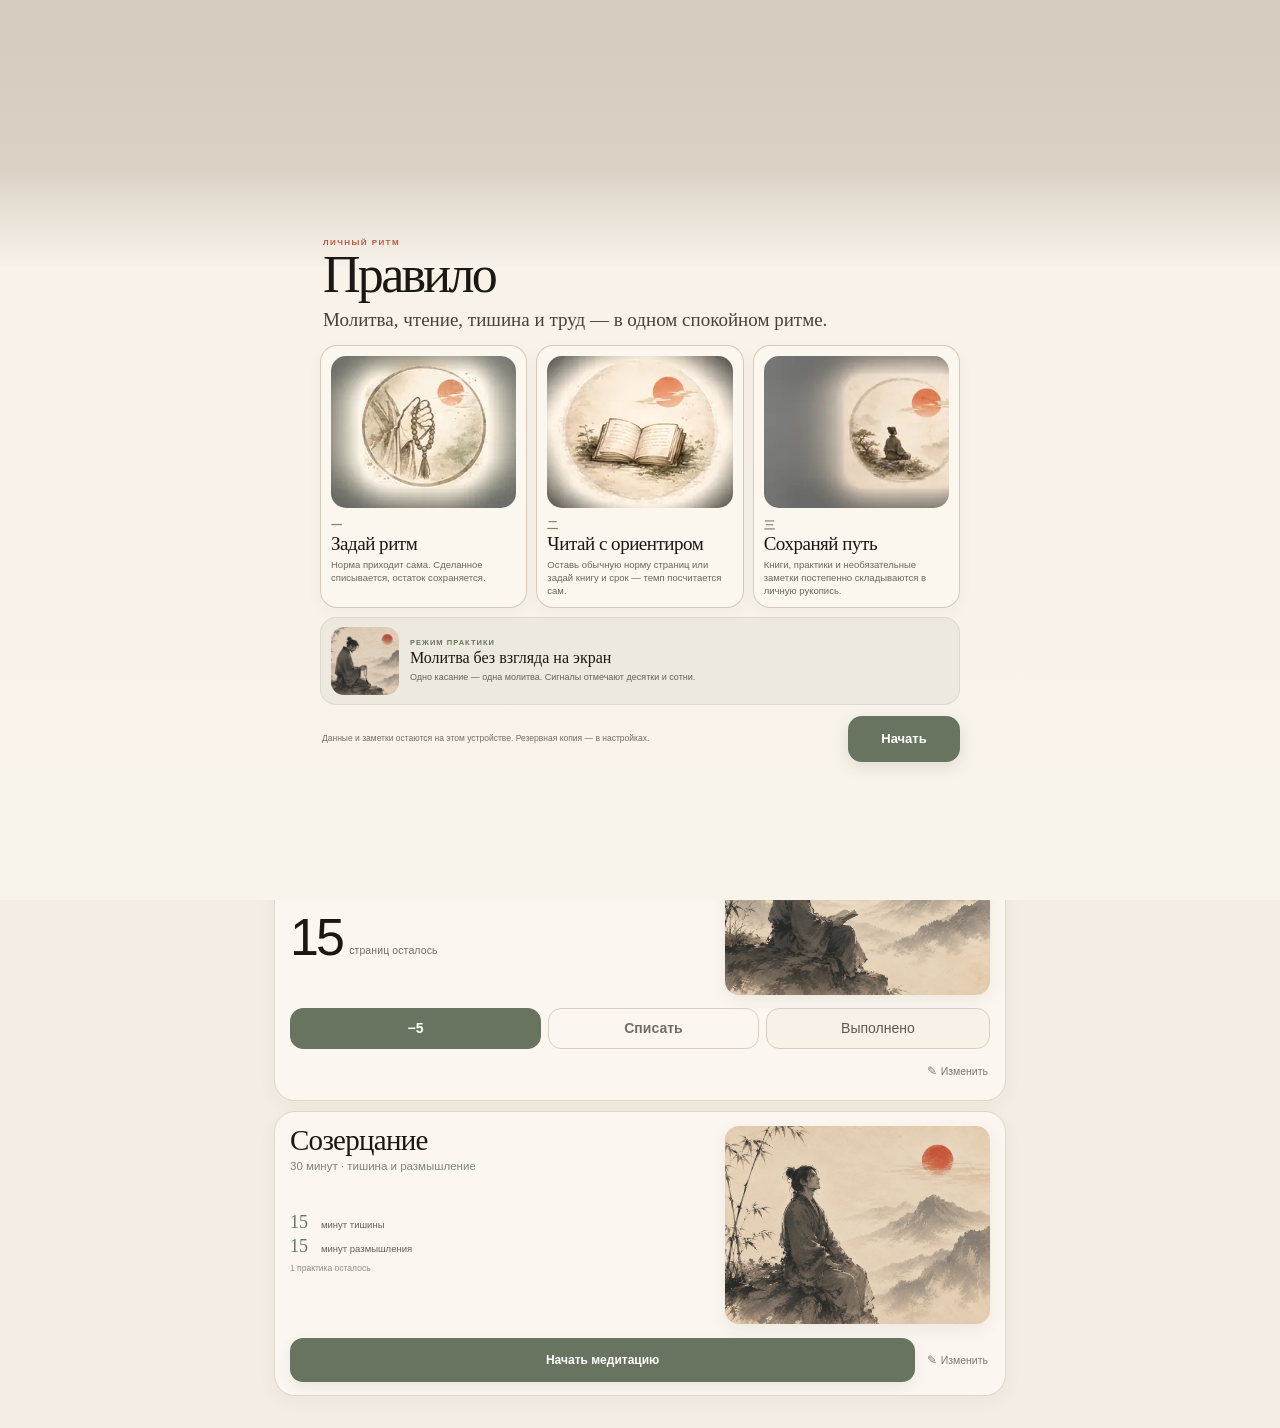
==== index.html @ d32e8d0f "Bump entrypoint for focused polish" ====
<!doctype html>
<html lang="ru">
<head>
<meta charset="utf-8">
<meta name="viewport" content="width=device-width,initial-scale=1,viewport-fit=cover">
<meta name="theme-color" content="#f3ede3">
<meta name="apple-mobile-web-app-capable" content="yes">
<meta name="apple-mobile-web-app-status-bar-style" content="default">
<meta name="apple-mobile-web-app-title" content="Правило">
<meta name="format-detection" content="telephone=no">
<link rel="manifest" href="manifest.webmanifest">
<link rel="apple-touch-icon" href="icon-180.png">
<link rel="stylesheet" href="app.css?v=35.15.0">
<title>Правило</title>
</head>
<body>
<main class="app">
  <header class="header">
    <div><div class="title">Правило</div><div class="date" id="date"></div></div>
    <div class="headActions">
      <button class="roundButton headerAction" id="addBtn" type="button" aria-label="Добавить">
        <svg class="headerActionIcon" viewBox="0 0 24 24" aria-hidden="true"><path d="M12 5v14M5 12h14"/></svg>
      </button>
      <button class="roundButton headerAction" id="settingsBtn" type="button" aria-label="Настройки">
        <svg class="settingsGearIcon headerActionIcon" viewBox="0 0 24 24" aria-hidden="true"><circle cx="12" cy="12" r="3"/><path d="M12.22 2h-.44a2 2 0 0 0-2 2v.18a2 2 0 0 1-1 1.73l-.43.25a2 2 0 0 1-2 0l-.15-.08a2 2 0 0 0-2.73.73l-.22.38a2 2 0 0 0 .73 2.73l.15.09a2 2 0 0 1 1 1.74v.5a2 2 0 0 1-1 1.74l-.15.09a2 2 0 0 0-.73 2.73l.22.38a2 2 0 0 0 2.73.73l.15-.08a2 2 0 0 1 2 0l.43.25a2 2 0 0 1 1 1.73V20a2 2 0 0 0 2 2h.44a2 2 0 0 0 2-2v-.18a2 2 0 0 1 1-1.73l.43-.25a2 2 0 0 1 2 0l.15.08a2 2 0 0 0 2.73-.73l.22-.38a2 2 0 0 0-.73-2.73l-.15-.09a2 2 0 0 1-1-1.74v-.5a2 2 0 0 1 1-1.74l.15-.09a2 2 0 0 0 .73-2.73l-.22-.38a2 2 0 0 0-2.73-.73l-.15.08a2 2 0 0 1-2 0l-.43-.25a2 2 0 0 1-1-1.73V4a2 2 0 0 0-2-2z"/></svg>
      </button>
    </div>
  </header>

  <section class="hero">
    <button class="quoteCard" id="dayQuote" type="button">
      <div class="quoteLabel">Слово дня</div><div class="quoteText" id="dayQuoteText"></div><div class="quoteAuthor" id="dayQuoteAuthor"></div><div class="quoteTap">нажми, чтобы перелистнуть</div>
    </button>
  </section>

  <nav class="tabs" aria-label="Разделы">
    <button class="tab active" data-tab="today" type="button">Сегодня</button>
    <button class="tab" data-tab="week" type="button">Неделя</button>
    <button class="tab" data-tab="history" type="button">История</button>
    <button class="tab" data-tab="catalog" type="button">Образы</button>
  </nav>

  <section id="todayView"><div class="stats" id="stats"></div><div class="cards" id="cards"></div></section>
  <section id="weekView" class="hidden">
    <div class="sectionHero weekHero">
      <img class="sectionHeroImage" src="images/week-hero.webp?v=35.15.0" alt="" aria-hidden="true">
      <div class="sectionHeroVeil" aria-hidden="true"></div>
      <div class="sectionHeroCopy"><div class="sectionHeroKicker">ритм</div><div class="sectionHeroTitle">Неделя</div><div class="sectionHeroText">Семь дней в одном взгляде: что уже сделано и где сохраняется долг.</div></div>
    </div>
    <div class="sectionTitle">Последние 7 дней</div><div class="panel" id="weekPanel"></div>
  </section>
  <section id="historyView" class="hidden">
    <div class="sectionHero historyHero">
      <img class="sectionHeroImage" src="images/history-hero.webp?v=35.15.0" alt="" aria-hidden="true">
      <div class="sectionHeroVeil" aria-hidden="true"></div>
      <div class="sectionHeroCopy"><div class="sectionHeroKicker">память</div><div class="sectionHeroTitle">История</div><div class="sectionHeroText">Сделанное, прочитанное и сохранённые заметки — без оценок и серий.</div></div>
    </div>
    <div class="sectionTitle">История</div><div class="panel" id="historyPanel"></div>
  </section>
  <section id="catalogView" class="hidden"><div class="sectionTitle">Образы</div><div class="gallery" id="catalog"></div></section>
</main>

<div class="overlay" id="amountOverlay">
  <div class="sheet"><div class="grabber"></div><div class="sheetHeader"><div class="sheetTitle" id="amountTitle">Списать</div><button class="closeBtn" type="button" data-close="amountOverlay">✕</button></div><div class="field"><label>Сколько выполнено?</label><input id="amountInput" type="number" inputmode="decimal" min="0" step="1"></div><div class="smallText" id="amountHint"></div><div class="sheetActions"><button class="button" type="button" data-close="amountOverlay">Отмена</button><button class="button primary" type="button" id="amountSave">Списать</button></div></div>
</div>

<div class="overlay" id="editorOverlay">
  <div class="sheet"><div class="grabber"></div><div class="sheetHeader"><div class="sheetTitle" id="editorTitle">Новая норма</div><button class="closeBtn" type="button" data-close="editorOverlay">✕</button></div>
    <div class="field"><label>Название</label><input id="eName"></div>
    <div class="two"><div class="field"><label>Начислять</label><input id="eIncrement" type="number" min="0" step="1"></div><div class="field"><label>Единица</label><input id="eUnit"></div></div>
    <div class="two"><div class="field"><label>Период</label><select id="ePeriod"><option value="daily">Каждый день</option><option value="weekly">Каждую неделю</option><option value="monthly">Каждый месяц</option><option value="interval">Каждые N дней</option></select></div><div class="field"><label>Быстро списать</label><input id="eQuick" type="number" min="0" step="1"></div></div>
    <div class="field hidden" id="intervalField"><label>Раз в сколько дней</label><input id="eIntervalDays" type="number" min="1" value="2"></div>
    <div class="field"><label>Текущий долг</label><input id="eDebt" type="number" min="0"></div>
    <div class="toggleRow"><div>Пауза</div><button class="switch" id="pauseSwitch" type="button" aria-label="Пауза"></button></div>
    <div class="field"><label>Изображение</label><div class="pickerGrid" id="imagePicker"></div></div>
    <div class="field"><label>Свой URL изображения</label><input id="eImageUrl"></div>
    <div class="sheetActions"><button class="button danger" type="button" id="deleteTask">Удалить</button><button class="button" type="button" data-close="editorOverlay">Отмена</button><button class="button primary" type="button" id="saveTask">Сохранить</button></div>
  </div>
</div>

<div class="overlay" id="settingsOverlay">
  <div class="sheet"><div class="grabber"></div><div class="sheetHeader"><div class="sheetTitle">Настройки</div><button class="closeBtn" type="button" data-close="settingsOverlay">✕</button></div>
    <div class="panel"><b>Данные хранятся на этом устройстве</b><div class="smallText">Резервная копия пригодится на случай очистки данных браузера.</div></div>
    <div class="sheetActions"><button class="button" type="button" id="exportBtn">Экспорт</button><button class="button" type="button" id="importBtn">Импорт</button></div>
    <input id="importFile" type="file" accept=".json,application/json" class="hidden">
    <div class="sheetActions"><button class="button danger" type="button" id="clearHistory">Очистить историю</button><button class="button danger" type="button" id="resetAll">Сбросить всё</button></div>
  </div>
</div>

<script src="app-core.js?v=35.15.0"></script>
<script src="app-bootstrap.js?v=35.15.0" defer></script>
</body>
</html>
---- app.css ----
:root{--bg:#f3ede3;--paper:#fbf7f0;--paper2:#f7f1e8;--ink:#1b1814;--muted:#756d63;--hair:#d8cdbf;--soft:#ede4d8;--green:#68745f;--green2:#7b8670;--red:#bd5842;--shadow:0 10px 28px rgba(71,48,22,.065);--serif:ui-serif,"Iowan Old Style","Baskerville","Times New Roman",serif;--sans:-apple-system,BlinkMacSystemFont,"SF Pro Text","Helvetica Neue",Arial,sans-serif}
*{box-sizing:border-box}html{background:var(--bg)}body{margin:0;min-height:100vh;background:var(--bg);color:var(--ink);font-family:var(--sans);-webkit-font-smoothing:antialiased;-webkit-text-size-adjust:100%}button,input,select,textarea{font:inherit}button{cursor:pointer;-webkit-tap-highlight-color:transparent}.hidden{display:none!important}
.app{max-width:720px;margin:auto;padding:calc(env(safe-area-inset-top) + 15px) 14px calc(env(safe-area-inset-bottom) + 32px)}.header{display:flex;align-items:flex-start;justify-content:space-between;gap:10px;padding:3px 3px 14px}.title{font:500 38px/.95 var(--serif)}.date{margin-top:7px;color:var(--muted);font-size:13px}.headActions{display:flex;gap:7px}.roundButton{width:43px;height:43px;display:grid;place-items:center;border-radius:999px;border:1px solid var(--hair);background:var(--paper);font-size:21px}.hero{position:relative;overflow:hidden;border:1px solid var(--hair);border-radius:24px;min-height:206px;background:url("images/hero.webp") center/cover no-repeat;box-shadow:var(--shadow)}.quoteCard{position:absolute;left:15px;bottom:14px;max-width:82%;padding:14px 15px;background:rgba(251,247,240,.94);border-radius:17px;border:1px solid var(--hair);text-align:left;color:inherit}.quoteLabel{font-size:9px;text-transform:uppercase;color:var(--red);font-weight:750}.quoteText{font:500 18px/1.26 var(--serif);margin-top:8px}.quoteAuthor,.quoteTap{font-size:10px;color:var(--muted);margin-top:7px}.tabs{display:flex;gap:7px;overflow:auto;padding:14px 0 13px}.tab{white-space:nowrap;border:1px solid var(--hair);background:var(--paper);padding:10px 16px;border-radius:999px;font-size:13px}.tab.active{background:var(--green);border-color:var(--green);color:white}.stats{display:grid;grid-template-columns:repeat(3,1fr);gap:8px;margin-bottom:10px}.stat,.task,.panel,.galleryCard{background:var(--paper);border:1px solid var(--hair);box-shadow:var(--shadow)}.stat{border-radius:18px;padding:10px;display:flex;align-items:center;gap:8px;min-width:0}.stat img{width:39px;height:39px;border-radius:50%;object-fit:cover;flex:none}.statNum{font:500 24px/.9 var(--serif)}.statLabel{font-size:9px;color:var(--muted)}.cards{display:flex;flex-direction:column;gap:10px}.task{border-radius:22px;padding:15px;overflow:hidden}.taskTop{display:grid;grid-template-columns:minmax(0,1fr) 118px;gap:12px;align-items:start}.taskName{font:500 29px/.98 var(--serif);overflow-wrap:anywhere}.taskRule{color:var(--green2);font-size:12px;margin-top:4px;line-height:1.3}.taskImage{width:118px;height:88px;border-radius:15px;object-fit:cover}.debtLine{display:flex;align-items:flex-end;gap:8px;margin-top:16px;min-width:0}.debtNumber{font:500 52px/.78 var(--serif);white-space:nowrap}.debtUnit,.debtNote{font-size:11px;color:var(--muted);line-height:1.3}.debtNote{margin-top:8px}.controlRow{display:grid;grid-template-columns:1.15fr .85fr .9fr;gap:7px;margin-top:14px}.button{min-height:43px;border-radius:13px;border:1px solid var(--hair);background:var(--paper2);padding:9px 10px;color:inherit}.button.primary{background:var(--green);border-color:var(--green);color:white}.subRow{display:flex;gap:7px;margin-top:8px;align-items:center;flex-wrap:wrap}.wordButton,.editButton,.practiceButton{min-height:35px;border-radius:11px;border:1px solid var(--hair);background:transparent;color:var(--muted);padding:7px 10px;font-size:10px}.editButton{margin-left:auto}.sectionTitle{font:500 22px var(--serif);margin:8px 2px 12px}.panel{border-radius:20px;padding:15px}.weekItem,.historyItem{padding:11px 0;border-bottom:1px solid var(--hair)}.weekItem:last-child,.historyItem:last-child{border-bottom:0}.historyItem{display:grid;grid-template-columns:1fr auto;gap:10px}.gallery{display:grid;grid-template-columns:repeat(2,1fr);gap:9px}.galleryCard{overflow:hidden;border-radius:17px}.galleryCard img{width:100%;aspect-ratio:4/3;object-fit:cover}.galleryMeta{padding:9px}.empty{text-align:center;padding:28px;color:var(--muted)}
.overlay{display:none;position:fixed;inset:0;z-index:50;background:rgba(28,20,12,.28);align-items:flex-end;justify-content:center}.overlay.show{display:flex}.sheet{width:min(720px,100%);max-height:92vh;overflow:auto;background:var(--paper);border-radius:26px 26px 0 0;padding:12px 15px calc(env(safe-area-inset-bottom) + 18px)}.grabber{width:37px;height:4px;border-radius:999px;background:#c9beb1;margin:0 auto 14px}.sheetHeader{display:flex;justify-content:space-between;align-items:center;gap:10px}.sheetTitle{font:500 28px var(--serif)}.closeBtn{border:0;background:var(--soft);width:36px;height:36px;border-radius:50%}.field{margin:12px 0}.field label{display:block;font-size:10px;color:var(--muted);margin-bottom:6px}.field input,.field select,.field textarea{width:100%;border:1px solid var(--hair);background:#fffaf4;border-radius:13px;padding:12px;color:inherit}.field textarea{min-height:100px;resize:vertical}.two{display:grid;grid-template-columns:1fr 1fr;gap:9px}.toggleRow{display:flex;justify-content:space-between;align-items:center;padding:11px 0;border-top:1px solid var(--hair)}.switch{width:49px;height:30px;border:0;background:#cbc2b7;border-radius:999px}.switch.on{background:var(--green)}.pickerGrid{display:grid;grid-template-columns:repeat(2,1fr);gap:8px}.pick{border:2px solid transparent;border-radius:15px;overflow:hidden;background:var(--paper2);padding:0}.pick img{width:100%;aspect-ratio:4/3;object-fit:cover}.pick span{display:block;padding:7px}.pick.selected{border-color:var(--red)}.sheetActions{display:flex;gap:8px;margin-top:16px}.sheetActions .button{flex:1}.danger{color:#9f4938}.smallText{font-size:9px;color:var(--muted);line-height:1.45}
.bookModeBox,.modeBox{margin:12px 0;padding:13px;border:1px solid var(--hair);border-radius:16px;background:var(--paper2)}.bookModeHead{display:flex;justify-content:space-between;gap:12px;align-items:flex-start}.bookModeTitle{font:500 19px var(--serif)}.bookModeSub{font-size:9px;color:var(--muted);line-height:1.4;margin-top:3px}.bookCheck{font-size:10px;display:flex;align-items:center;gap:6px;white-space:nowrap}.bookFields{margin-top:10px}.bookCalc{padding:10px 11px;border-radius:12px;background:rgba(104,116,95,.08);font-size:10px;color:var(--green);line-height:1.4}.bookIdentity{display:flex;align-items:baseline;gap:6px;margin-top:6px;color:var(--green);font-size:10px}.bookIdentityLabel{font-size:7px;text-transform:uppercase;letter-spacing:.1em;color:var(--red);font-weight:700}.bookProgress{margin-top:10px}.bookProgressHead{display:flex;justify-content:space-between;font-size:9px;color:var(--muted)}.bookProgressTrack{height:4px;background:var(--soft);border-radius:999px;overflow:hidden;margin-top:5px}.bookProgressFill{height:100%;background:var(--green);border-radius:999px}
.modeHelp{margin-top:6px;font-size:9px;line-height:1.4;color:var(--muted)}
#featureSettingsRow{display:grid;gap:7px;margin:12px 0}
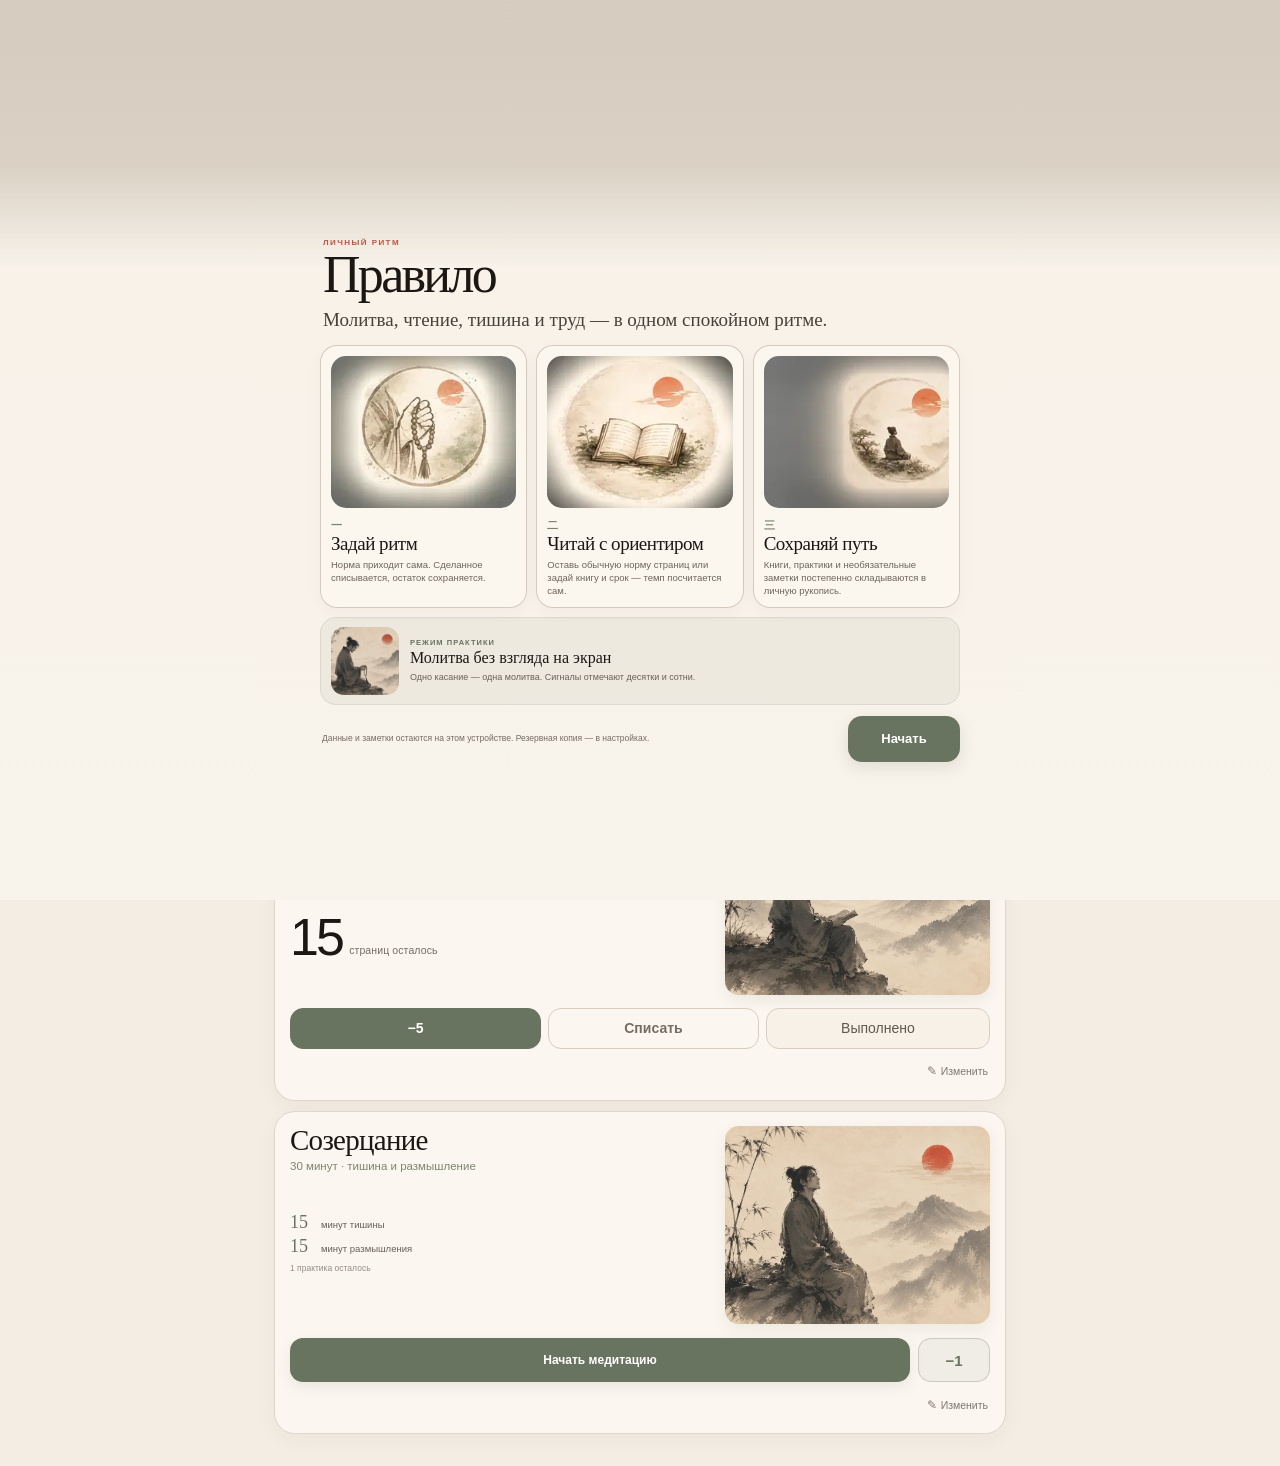
==== commit 249ff673: "Sync app shell version after reading restore" ====
--- a/index.html
+++ b/index.html
@@ -10,7 +10,7 @@
 <meta name="format-detection" content="telephone=no">
 <link rel="manifest" href="manifest.webmanifest">
 <link rel="apple-touch-icon" href="icon-180.png">
-<link rel="stylesheet" href="app.css?v=35.15.0">
+<link rel="stylesheet" href="app.css?v=35.15.1">
 <title>Правило</title>
 </head>
 <body>
@@ -43,7 +43,7 @@
   <section id="todayView"><div class="stats" id="stats"></div><div class="cards" id="cards"></div></section>
   <section id="weekView" class="hidden">
     <div class="sectionHero weekHero">
-      <img class="sectionHeroImage" src="images/week-hero.webp?v=35.15.0" alt="" aria-hidden="true">
+      <img class="sectionHeroImage" src="images/week-hero.webp?v=35.15.1" alt="" aria-hidden="true">
       <div class="sectionHeroVeil" aria-hidden="true"></div>
       <div class="sectionHeroCopy"><div class="sectionHeroKicker">ритм</div><div class="sectionHeroTitle">Неделя</div><div class="sectionHeroText">Семь дней в одном взгляде: что уже сделано и где сохраняется долг.</div></div>
     </div>
@@ -51,7 +51,7 @@
   </section>
   <section id="historyView" class="hidden">
     <div class="sectionHero historyHero">
-      <img class="sectionHeroImage" src="images/history-hero.webp?v=35.15.0" alt="" aria-hidden="true">
+      <img class="sectionHeroImage" src="images/history-hero.webp?v=35.15.1" alt="" aria-hidden="true">
       <div class="sectionHeroVeil" aria-hidden="true"></div>
       <div class="sectionHeroCopy"><div class="sectionHeroKicker">память</div><div class="sectionHeroTitle">История</div><div class="sectionHeroText">Сделанное, прочитанное и сохранённые заметки — без оценок и серий.</div></div>
     </div>
@@ -87,7 +87,7 @@
   </div>
 </div>
 
-<script src="app-core.js?v=35.15.0"></script>
-<script src="app-bootstrap.js?v=35.15.0" defer></script>
+<script src="app-core.js?v=35.15.1"></script>
+<script src="app-bootstrap.js?v=35.15.1" defer></script>
 </body>
 </html>
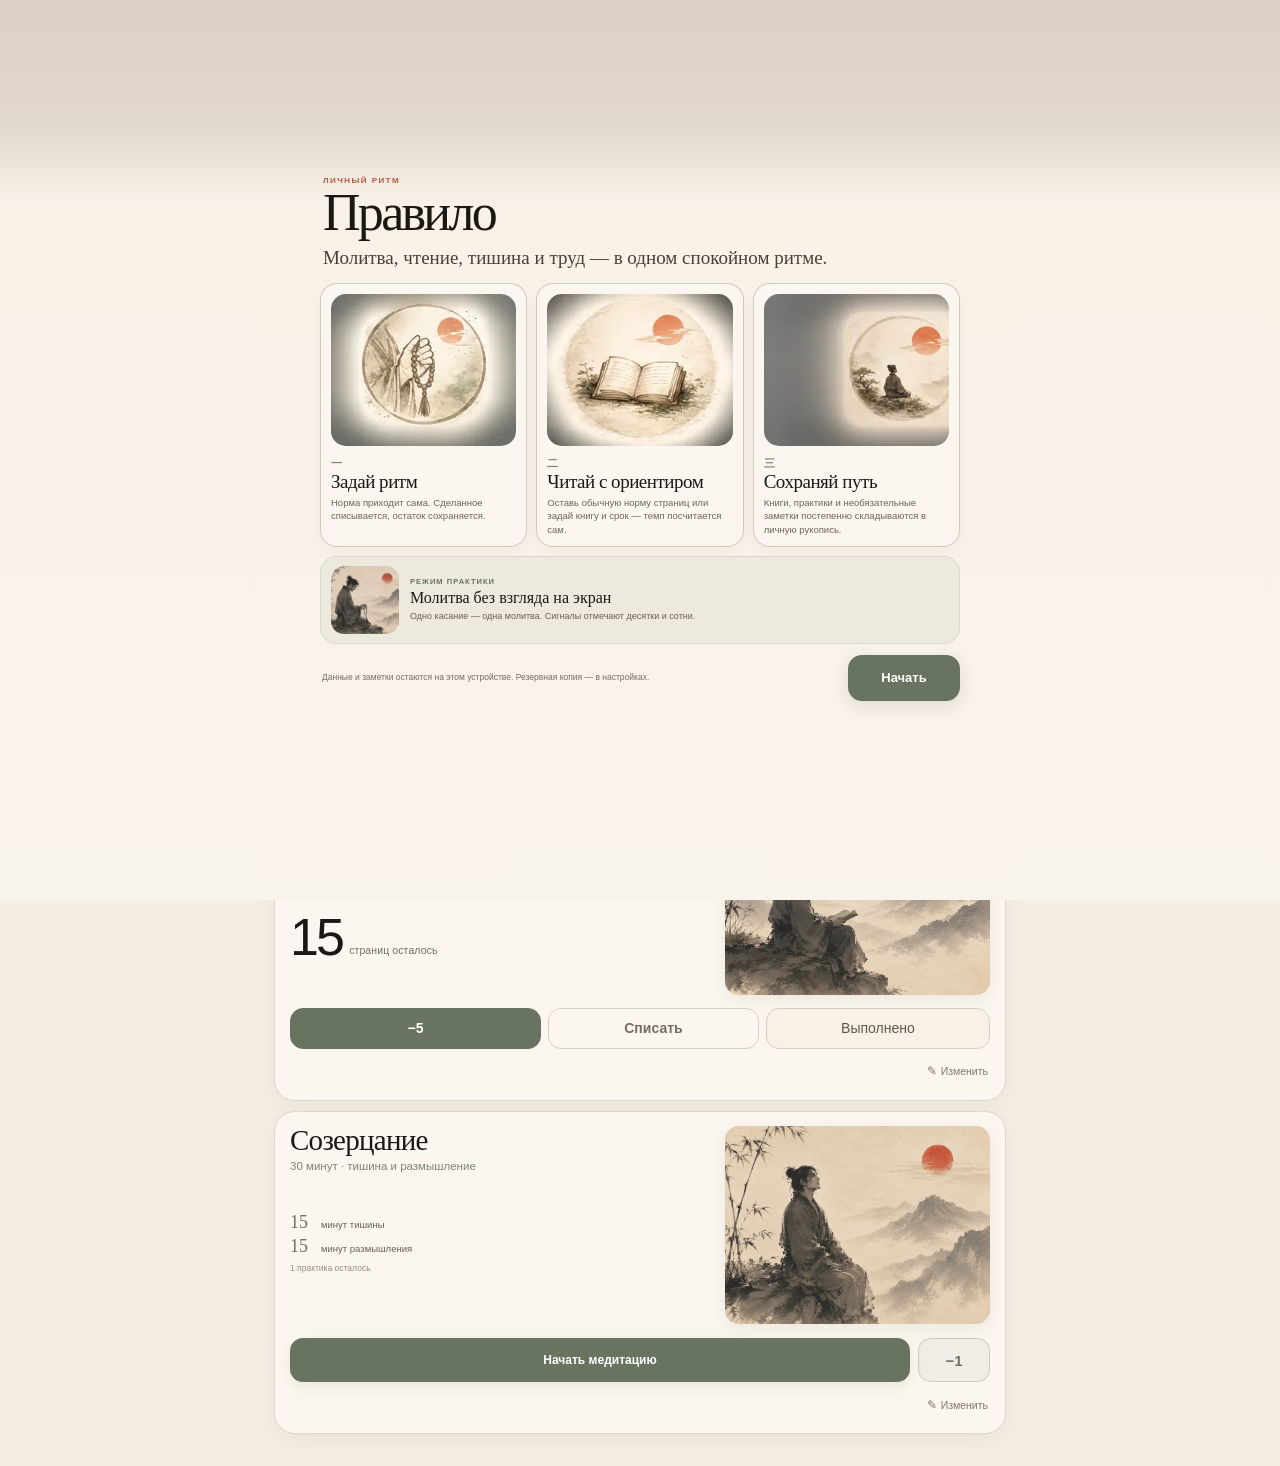
==== commit f143f07a: "Remove duplicated shell versions from index" ====
--- a/index.html
+++ b/index.html
@@ -8,9 +8,11 @@
 <meta name="apple-mobile-web-app-status-bar-style" content="default">
 <meta name="apple-mobile-web-app-title" content="Правило">
 <meta name="format-detection" content="telephone=no">
+<meta name="author" content="Алексей Возняк">
+<meta name="description" content="Правило — личное локальное PWA для молитвы, чтения, медитации и собственного ритма.">
 <link rel="manifest" href="manifest.webmanifest">
 <link rel="apple-touch-icon" href="icon-180.png">
-<link rel="stylesheet" href="app.css?v=35.15.1">
+<link rel="stylesheet" href="app.css">
 <title>Правило</title>
 </head>
 <body>
@@ -18,20 +20,12 @@
   <header class="header">
     <div><div class="title">Правило</div><div class="date" id="date"></div></div>
     <div class="headActions">
-      <button class="roundButton headerAction" id="addBtn" type="button" aria-label="Добавить">
-        <svg class="headerActionIcon" viewBox="0 0 24 24" aria-hidden="true"><path d="M12 5v14M5 12h14"/></svg>
-      </button>
-      <button class="roundButton headerAction" id="settingsBtn" type="button" aria-label="Настройки">
-        <svg class="settingsGearIcon headerActionIcon" viewBox="0 0 24 24" aria-hidden="true"><circle cx="12" cy="12" r="3"/><path d="M12.22 2h-.44a2 2 0 0 0-2 2v.18a2 2 0 0 1-1 1.73l-.43.25a2 2 0 0 1-2 0l-.15-.08a2 2 0 0 0-2.73.73l-.22.38a2 2 0 0 0 .73 2.73l.15.09a2 2 0 0 1 1 1.74v.5a2 2 0 0 1-1 1.74l-.15.09a2 2 0 0 0-.73 2.73l.22.38a2 2 0 0 0 2.73.73l.15-.08a2 2 0 0 1 2 0l.43.25a2 2 0 0 1 1 1.73V20a2 2 0 0 0 2 2h.44a2 2 0 0 0 2-2v-.18a2 2 0 0 1 1-1.73l.43-.25a2 2 0 0 1 2 0l.15.08a2 2 0 0 0 2.73-.73l.22-.38a2 2 0 0 0-.73-2.73l-.15-.09a2 2 0 0 1-1-1.74v-.5a2 2 0 0 1 1-1.74l.15-.09a2 2 0 0 0 .73-2.73l-.22-.38a2 2 0 0 0-2.73-.73l-.15.08a2 2 0 0 1-2 0l-.43-.25a2 2 0 0 1-1-1.73V4a2 2 0 0 0-2-2z"/></svg>
-      </button>
+      <button class="roundButton headerAction" id="addBtn" type="button" aria-label="Добавить"><svg class="headerActionIcon" viewBox="0 0 24 24" aria-hidden="true"><path d="M12 5v14M5 12h14"/></svg></button>
+      <button class="roundButton headerAction" id="settingsBtn" type="button" aria-label="Настройки"><svg class="settingsGearIcon headerActionIcon" viewBox="0 0 24 24" aria-hidden="true"><circle cx="12" cy="12" r="3"/><path d="M12.22 2h-.44a2 2 0 0 0-2 2v.18a2 2 0 0 1-1 1.73l-.43.25a2 2 0 0 1-2 0l-.15-.08a2 2 0 0 0-2.73.73l-.22.38a2 2 0 0 0 .73 2.73l.15.09a2 2 0 0 1 1 1.74v.5a2 2 0 0 1-1 1.74l-.15.09a2 2 0 0 0-.73 2.73l.22.38a2 2 0 0 0 2.73.73l.15-.08a2 2 0 0 1 2 0l.43.25a2 2 0 0 1 1 1.73V20a2 2 0 0 0 2 2h.44a2 2 0 0 0 2-2v-.18a2 2 0 0 1 1-1.73l.43-.25a2 2 0 0 1 2 0l.15.08a2 2 0 0 0 2.73-.73l.22-.38a2 2 0 0 0-.73-2.73l-.15-.09a2 2 0 0 1-1-1.74v-.5a2 2 0 0 1 1-1.74l.15-.09a2 2 0 0 0 .73-2.73l-.22-.38a2 2 0 0 0-2.73-.73l-.15.08a2 2 0 0 1-2 0l-.43-.25a2 2 0 0 1-1-1.73V4a2 2 0 0 0-2-2z"/></svg></button>
     </div>
   </header>
 
-  <section class="hero">
-    <button class="quoteCard" id="dayQuote" type="button">
-      <div class="quoteLabel">Слово дня</div><div class="quoteText" id="dayQuoteText"></div><div class="quoteAuthor" id="dayQuoteAuthor"></div><div class="quoteTap">нажми, чтобы перелистнуть</div>
-    </button>
-  </section>
+  <section class="hero"><button class="quoteCard" id="dayQuote" type="button"><div class="quoteLabel">Слово дня</div><div class="quoteText" id="dayQuoteText"></div><div class="quoteAuthor" id="dayQuoteAuthor"></div><div class="quoteTap">нажми, чтобы перелистнуть</div></button></section>
 
   <nav class="tabs" aria-label="Разделы">
     <button class="tab active" data-tab="today" type="button">Сегодня</button>
@@ -41,53 +35,19 @@
   </nav>
 
   <section id="todayView"><div class="stats" id="stats"></div><div class="cards" id="cards"></div></section>
-  <section id="weekView" class="hidden">
-    <div class="sectionHero weekHero">
-      <img class="sectionHeroImage" src="images/week-hero.webp?v=35.15.1" alt="" aria-hidden="true">
-      <div class="sectionHeroVeil" aria-hidden="true"></div>
-      <div class="sectionHeroCopy"><div class="sectionHeroKicker">ритм</div><div class="sectionHeroTitle">Неделя</div><div class="sectionHeroText">Семь дней в одном взгляде: что уже сделано и где сохраняется долг.</div></div>
-    </div>
-    <div class="sectionTitle">Последние 7 дней</div><div class="panel" id="weekPanel"></div>
-  </section>
-  <section id="historyView" class="hidden">
-    <div class="sectionHero historyHero">
-      <img class="sectionHeroImage" src="images/history-hero.webp?v=35.15.1" alt="" aria-hidden="true">
-      <div class="sectionHeroVeil" aria-hidden="true"></div>
-      <div class="sectionHeroCopy"><div class="sectionHeroKicker">память</div><div class="sectionHeroTitle">История</div><div class="sectionHeroText">Сделанное, прочитанное и сохранённые заметки — без оценок и серий.</div></div>
-    </div>
-    <div class="sectionTitle">История</div><div class="panel" id="historyPanel"></div>
-  </section>
+  <section id="weekView" class="hidden"><div class="sectionHero weekHero"><img class="sectionHeroImage" src="images/week-hero.webp" alt="" aria-hidden="true"><div class="sectionHeroVeil" aria-hidden="true"></div><div class="sectionHeroCopy"><div class="sectionHeroKicker">ритм</div><div class="sectionHeroTitle">Неделя</div><div class="sectionHeroText">Семь дней в одном взгляде: что уже сделано и где сохраняется долг.</div></div></div><div class="sectionTitle">Последние 7 дней</div><div class="panel" id="weekPanel"></div></section>
+  <section id="historyView" class="hidden"><div class="sectionHero historyHero"><img class="sectionHeroImage" src="images/history-hero.webp" alt="" aria-hidden="true"><div class="sectionHeroVeil" aria-hidden="true"></div><div class="sectionHeroCopy"><div class="sectionHeroKicker">память</div><div class="sectionHeroTitle">История</div><div class="sectionHeroText">Сделанное, прочитанное и сохранённые заметки — без оценок и серий.</div></div></div><div class="sectionTitle">История</div><div class="panel" id="historyPanel"></div></section>
   <section id="catalogView" class="hidden"><div class="sectionTitle">Образы</div><div class="gallery" id="catalog"></div></section>
 </main>
 
-<div class="overlay" id="amountOverlay">
-  <div class="sheet"><div class="grabber"></div><div class="sheetHeader"><div class="sheetTitle" id="amountTitle">Списать</div><button class="closeBtn" type="button" data-close="amountOverlay">✕</button></div><div class="field"><label>Сколько выполнено?</label><input id="amountInput" type="number" inputmode="decimal" min="0" step="1"></div><div class="smallText" id="amountHint"></div><div class="sheetActions"><button class="button" type="button" data-close="amountOverlay">Отмена</button><button class="button primary" type="button" id="amountSave">Списать</button></div></div>
-</div>
+<div class="overlay" id="amountOverlay"><div class="sheet"><div class="grabber"></div><div class="sheetHeader"><div class="sheetTitle" id="amountTitle">Списать</div><button class="closeBtn" type="button" data-close="amountOverlay">✕</button></div><div class="field"><label>Сколько выполнено?</label><input id="amountInput" type="number" inputmode="decimal" min="0" step="1"></div><div class="smallText" id="amountHint"></div><div class="sheetActions"><button class="button" type="button" data-close="amountOverlay">Отмена</button><button class="button primary" type="button" id="amountSave">Списать</button></div></div></div>
 
-<div class="overlay" id="editorOverlay">
-  <div class="sheet"><div class="grabber"></div><div class="sheetHeader"><div class="sheetTitle" id="editorTitle">Новая норма</div><button class="closeBtn" type="button" data-close="editorOverlay">✕</button></div>
-    <div class="field"><label>Название</label><input id="eName"></div>
-    <div class="two"><div class="field"><label>Начислять</label><input id="eIncrement" type="number" min="0" step="1"></div><div class="field"><label>Единица</label><input id="eUnit"></div></div>
-    <div class="two"><div class="field"><label>Период</label><select id="ePeriod"><option value="daily">Каждый день</option><option value="weekly">Каждую неделю</option><option value="monthly">Каждый месяц</option><option value="interval">Каждые N дней</option></select></div><div class="field"><label>Быстро списать</label><input id="eQuick" type="number" min="0" step="1"></div></div>
-    <div class="field hidden" id="intervalField"><label>Раз в сколько дней</label><input id="eIntervalDays" type="number" min="1" value="2"></div>
-    <div class="field"><label>Текущий долг</label><input id="eDebt" type="number" min="0"></div>
-    <div class="toggleRow"><div>Пауза</div><button class="switch" id="pauseSwitch" type="button" aria-label="Пауза"></button></div>
-    <div class="field"><label>Изображение</label><div class="pickerGrid" id="imagePicker"></div></div>
-    <div class="field"><label>Свой URL изображения</label><input id="eImageUrl"></div>
-    <div class="sheetActions"><button class="button danger" type="button" id="deleteTask">Удалить</button><button class="button" type="button" data-close="editorOverlay">Отмена</button><button class="button primary" type="button" id="saveTask">Сохранить</button></div>
-  </div>
-</div>
+<div class="overlay" id="editorOverlay"><div class="sheet"><div class="grabber"></div><div class="sheetHeader"><div class="sheetTitle" id="editorTitle">Новая норма</div><button class="closeBtn" type="button" data-close="editorOverlay">✕</button></div><div class="field"><label>Название</label><input id="eName"></div><div class="two"><div class="field"><label>Начислять</label><input id="eIncrement" type="number" min="0" step="1"></div><div class="field"><label>Единица</label><input id="eUnit"></div></div><div class="two"><div class="field"><label>Период</label><select id="ePeriod"><option value="daily">Каждый день</option><option value="weekly">Каждую неделю</option><option value="monthly">Каждый месяц</option><option value="interval">Каждые N дней</option></select></div><div class="field"><label>Быстро списать</label><input id="eQuick" type="number" min="0" step="1"></div></div><div class="field hidden" id="intervalField"><label>Раз в сколько дней</label><input id="eIntervalDays" type="number" min="1" value="2"></div><div class="field"><label>Текущий долг</label><input id="eDebt" type="number" min="0"></div><div class="toggleRow"><div>Пауза</div><button class="switch" id="pauseSwitch" type="button" aria-label="Пауза"></button></div><div class="field"><label>Изображение</label><div class="pickerGrid" id="imagePicker"></div></div><div class="field"><label>Свой URL изображения</label><input id="eImageUrl"></div><div class="sheetActions"><button class="button danger" type="button" id="deleteTask">Удалить</button><button class="button" type="button" data-close="editorOverlay">Отмена</button><button class="button primary" type="button" id="saveTask">Сохранить</button></div></div></div>
 
-<div class="overlay" id="settingsOverlay">
-  <div class="sheet"><div class="grabber"></div><div class="sheetHeader"><div class="sheetTitle">Настройки</div><button class="closeBtn" type="button" data-close="settingsOverlay">✕</button></div>
-    <div class="panel"><b>Данные хранятся на этом устройстве</b><div class="smallText">Резервная копия пригодится на случай очистки данных браузера.</div></div>
-    <div class="sheetActions"><button class="button" type="button" id="exportBtn">Экспорт</button><button class="button" type="button" id="importBtn">Импорт</button></div>
-    <input id="importFile" type="file" accept=".json,application/json" class="hidden">
-    <div class="sheetActions"><button class="button danger" type="button" id="clearHistory">Очистить историю</button><button class="button danger" type="button" id="resetAll">Сбросить всё</button></div>
-  </div>
-</div>
+<div class="overlay" id="settingsOverlay"><div class="sheet"><div class="grabber"></div><div class="sheetHeader"><div class="sheetTitle">Настройки</div><button class="closeBtn" type="button" data-close="settingsOverlay">✕</button></div><div class="panel"><b>Данные хранятся на этом устройстве</b><div class="smallText">Резервная копия пригодится на случай очистки данных браузера.</div></div><div class="sheetActions"><button class="button" type="button" id="exportBtn">Экспорт</button><button class="button" type="button" id="importBtn">Импорт</button></div><input id="importFile" type="file" accept=".json,application/json" class="hidden"><div class="sheetActions"><button class="button danger" type="button" id="clearHistory">Очистить историю</button><button class="button danger" type="button" id="resetAll">Сбросить всё</button></div></div></div>
 
-<script src="app-core.js?v=35.15.1"></script>
-<script src="app-bootstrap.js?v=35.15.1" defer></script>
+<script src="app-manifest.js"></script>
+<script src="app-core.js"></script>
+<script src="app-bootstrap.js" defer></script>
 </body>
-</html>
+</html>
